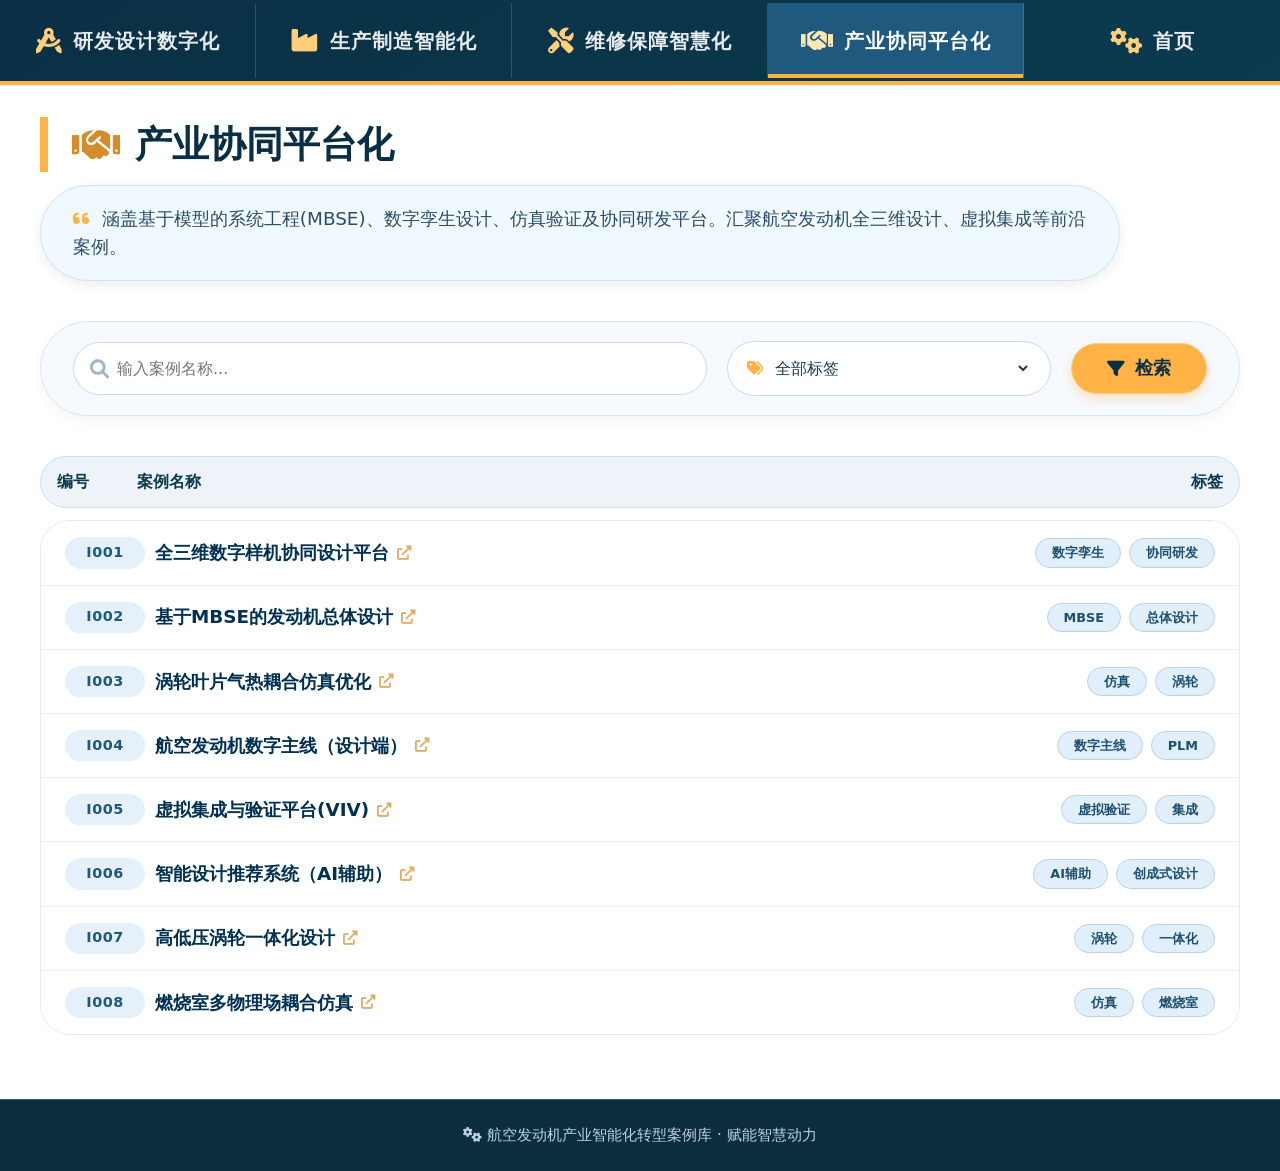
==== cy.html @ da97cac4 "Add files via upload" ====
<!DOCTYPE html>
<html lang="zh-CN">
<head>
    <meta charset="UTF-8">
    <meta name="viewport" content="width=device-width, initial-scale=1.0, user-scalable=yes">
    <title>研发设计数字化 · 航发智库</title>
    <!-- Font Awesome 图标库 -->
    <link rel="stylesheet" href="https://cdnjs.cloudflare.com/ajax/libs/font-awesome/6.0.0-beta3/css/all.min.css">
    <style>
        /* ========== 全局样式 (继承首页风格) ========== */
        * {
            margin: 0;
            padding: 0;
            box-sizing: border-box;
            font-family: 'Segoe UI', Roboto, system-ui, -apple-system, sans-serif;
        }

        body {
            background-color: #f0f4f8;
            color: #1e2b3a;
            line-height: 1.5;
        }

        .wrapper {
            max-width: 1400px;
            margin: 0 auto;
            background-color: white;
            box-shadow: 0 0 30px rgba(0,0,0,0.05);
        }

        /* ----- 顶部四大板块导航栏 (完全复用首页) ----- */
        .nav-four {
            display: flex;
            flex-wrap: wrap;
            background: linear-gradient(145deg, #0a2f44, #0b3b4f);
            color: white;
            padding: 0.2rem 0;
            border-bottom: 4px solid #ffb347;
        }

        .nav-item {
            flex: 1 1 200px;
            text-align: center;
            padding: 1.4rem 0.5rem;
            font-size: 1.25rem;
            font-weight: 600;
            letter-spacing: 1px;
            text-transform: uppercase;
            color: rgba(255, 255, 255, 0.9);
            transition: all 0.2s ease;
            cursor: pointer;
            border-right: 1px solid rgba(255,255,255,0.15);
            text-decoration: none;
            display: flex;
            align-items: center;
            justify-content: center;
            gap: 10px;
        }

        .nav-item:last-child { border-right: none; }
        .nav-item i {
            font-size: 1.6rem;
            color: #ffcf7a;
            transition: transform 0.2s;
        }
        .nav-item:hover {
            background-color: #1f5a7e;
            color: white;
            box-shadow: inset 0 -4px 0 #ffb347;
        }
        .nav-item:hover i {
            transform: scale(1.1);
            color: #ffe6b3;
        }
        /* 当前模块高亮 (用于子页面标识) */
        .nav-item.active {
            background-color: #1f5a7e;
            box-shadow: inset 0 -4px 0 #ffb347;
            color: white;
        }
        .nav-item.active i { color: #ffe6b3; }

        @media (max-width: 700px) {
            .nav-item {
                font-size: 1rem;
                padding: 1rem 0.2rem;
                flex-basis: 50%;
            }
            .nav-item i { font-size: 1.3rem; }
        }

        /* ----- 子页面内容区域 (取代首页轮播和双栏) ----- */
        .subpage-container {
            padding: 2rem 2.5rem;
            background-color: #ffffff;
            min-height: 500px;
        }

        /* 模块标题 + 简介 */
        .module-header {
            margin-bottom: 2.5rem;
        }
        .module-title {
            font-size: 2.3rem;
            font-weight: 700;
            color: #0a2f44;
            display: flex;
            align-items: center;
            gap: 15px;
            border-left: 8px solid #ffb347;
            padding-left: 1.5rem;
            margin-bottom: 0.8rem;
        }
        .module-title i {
            color: #d48d2b;
            font-size: 2.4rem;
        }
        .module-intro {
            font-size: 1.15rem;
            color: #2b4d66;
            background: #f0f9ff;
            padding: 1.2rem 2rem;
            border-radius: 50px;
            box-shadow: 0 4px 12px rgba(0,40,60,0.08);
            border: 1px solid #d4e2f0;
            max-width: 90%;
        }

        /* 检索栏 */
        .search-bar {
            display: flex;
            flex-wrap: wrap;
            align-items: center;
            gap: 1.2rem;
            background: #f6faff;
            padding: 1.2rem 2rem;
            border-radius: 60px;
            margin: 2rem 0 2.5rem 0;
            border: 1px solid #d9e6f2;
            box-shadow: 0 6px 14px rgba(0,30,50,0.04);
        }
        .search-input-group {
            flex: 3 1 260px;
            display: flex;
            align-items: center;
            background: white;
            border-radius: 40px;
            border: 1px solid #cbdae6;
            padding: 0.4rem 1rem;
        }
        .search-input-group i {
            color: #a0b8cc;
            font-size: 1.2rem;
            margin-right: 8px;
        }
        .search-input-group input {
            width: 100%;
            border: none;
            padding: 0.6rem 0;
            font-size: 1rem;
            outline: none;
            background: transparent;
        }
        .tag-select-group {
            flex: 1 1 200px;
            display: flex;
            align-items: center;
            gap: 8px;
            background: white;
            border-radius: 40px;
            border: 1px solid #cbdae6;
            padding: 0.4rem 1.2rem;
        }
        .tag-select-group i {
            color: #ffb347;
        }
        .tag-select-group select {
            width: 100%;
            border: none;
            padding: 0.6rem 0;
            font-size: 1rem;
            background: transparent;
            outline: none;
            cursor: pointer;
            color: #1e3b4f;
            font-weight: 500;
        }
        .search-btn {
            background: #ffb347;
            border: none;
            border-radius: 50px;
            padding: 0.8rem 2.2rem;
            font-size: 1.1rem;
            font-weight: 600;
            color: #0a2f44;
            display: inline-flex;
            align-items: center;
            gap: 10px;
            cursor: pointer;
            transition: all 0.2s;
            box-shadow: 0 5px 12px rgba(255,170,70,0.3);
            border: 1px solid #ffcf80;
        }
        .search-btn:hover {
            background: #ffa01e;
            transform: scale(1.02);
            color: #000;
        }

        /* 案例列表 (仿文件列表风格) */
        .case-list-header {
            display: flex;
            padding: 0.8rem 1rem;
            background: #eef3f9;
            border-radius: 30px;
            margin: 1.5rem 0 0.8rem 0;
            font-weight: 600;
            color: #0b3b4f;
            border: 1px solid #cfe0ed;
        }
        .case-list {
            list-style: none;
            border: 1px solid #e0ecf5;
            border-radius: 30px;
            overflow: hidden;
            margin-bottom: 2rem;
        }
        .case-item {
            display: flex;
            flex-wrap: wrap;
            align-items: center;
            padding: 1rem 1.5rem;
            background: #ffffff;
            border-bottom: 1px solid #e6f0f8;
            transition: background 0.1s;
            gap: 10px;
        }
        .case-item:last-child { border-bottom: none; }
        .case-item:hover {
            background: #f2f9ff;
        }

        .case-id {
            width: 80px;
            font-weight: 700;
            color: #1b5a7a;
            background: #e5f0fb;
            border-radius: 30px;
            padding: 0.3rem 0;
            text-align: center;
            font-size: 0.9rem;
            letter-spacing: 0.5px;
            flex-shrink: 0;
        }
        .case-link {
            flex: 2 1 250px;
            font-weight: 600;
            font-size: 1.15rem;
            color: #003153;
            text-decoration: none;
            display: flex;
            align-items: center;
            gap: 8px;
        }
        .case-link i {
            color: #d48d2b;
            font-size: 0.9rem;
            opacity: 0.7;
        }
        .case-link:hover {
            color: #b25600;
            text-decoration: underline;
        }
        .case-tags {
            flex: 1 1 200px;
            display: flex;
            flex-wrap: wrap;
            gap: 8px;
            justify-content: flex-end;
        }
        .tag-badge {
            background: #e1effa;
            color: #1e506e;
            border-radius: 30px;
            padding: 0.25rem 1rem;
            font-size: 0.8rem;
            font-weight: 600;
            border: 1px solid #b9d2e9;
            white-space: nowrap;
        }

        /* 分页控件 */
        .pagination {
            display: flex;
            flex-wrap: wrap;
            justify-content: center;
            align-items: center;
            gap: 10px;
            margin-top: 2rem;
        }
        .page-btn {
            background: white;
            border: 1px solid #c0d4e5;
            color: #1d4f73;
            width: 42px;
            height: 42px;
            border-radius: 50%;
            display: flex;
            align-items: center;
            justify-content: center;
            font-weight: 600;
            cursor: pointer;
            transition: all 0.2s;
        }
        .page-btn:hover:not(.disabled) {
            background: #ffb347;
            border-color: #ffb347;
            color: #0a2f44;
        }
        .page-btn.active-page {
            background: #0b3b4f;
            border-color: #0b3b4f;
            color: white;
        }
        .page-btn.disabled {
            opacity: 0.4;
            cursor: not-allowed;
            pointer-events: none;
        }
        .page-arrow {
            width: 42px;
            height: 42px;
            border-radius: 50%;
            background: white;
            border: 1px solid #c0d4e5;
            display: flex;
            align-items: center;
            justify-content: center;
            cursor: pointer;
            transition: all 0.2s;
        }
        .page-arrow:hover:not(.disabled) {
            background: #ffb347;
        }
        .page-info {
            margin: 0 15px;
            color: #2b5b7c;
            font-weight: 500;
        }

        .footer-note {
            background-color: #0b2d3e;
            color: #bcd1df;
            text-align: center;
            padding: 1.5rem;
            font-size: 0.95rem;
            border-top: 1px solid #375f73;
        }
        a { text-decoration: none; }
    </style>
</head>
<body>
<div class="wrapper">
    <!-- 四大导航 (当前模块高亮) -->
    <div class="nav-four">
        <a href="yf.html" class="nav-item"><i class="fas fa-drafting-compass"></i> 研发设计数字化</a>
        <a href="zz.html" class="nav-item"><i class="fas fa-industry"></i> 生产制造智能化</a>
        <a href="wx.html" class="nav-item"><i class="fas fa-tools"></i> 维修保障智慧化</a>
        <a href="cy.html" class="nav-item active"><i class="fas fa-handshake"></i> 产业协同平台化</a>
        <a href="index.html" class="nav-item"><i class="fas fa-cogs"></i> 首页</a>
    </div>

    <!-- 子页面内容区域 (研发设计数字化) -->
    <div class="subpage-container">
        <!-- 模块标题 + 简介 -->
        <div class="module-header">
            <div class="module-title">
                <i class="fas fa-handshake"></i> 产业协同平台化
            </div>
            <div class="module-intro">
                <i class="fas fa-quote-left" style="margin-right: 6px; color:#ffb347;"></i> 
                涵盖基于模型的系统工程(MBSE)、数字孪生设计、仿真验证及协同研发平台。汇聚航空发动机全三维设计、虚拟集成等前沿案例。
            </div>
        </div>

        <!-- 检索栏 -->
        <div class="search-bar">
            <div class="search-input-group">
                <i class="fas fa-search"></i>
                <input type="text" id="searchInput" placeholder="输入案例名称...">
            </div>
            <div class="tag-select-group">
                <i class="fas fa-tags"></i>
                <select id="tagSelect">
                    <option value="all">全部标签</option>
                    <!-- 由JS动态生成其余选项 -->
                </select>
            </div>
            <button class="search-btn" id="searchBtn"><i class="fas fa-filter"></i> 检索</button>
        </div>

        <!-- 案例列表头部 (装饰) -->
        <div class="case-list-header">
            <span style="width:80px;">编号</span>
            <span style="flex:2 1 250px;">案例名称</span>
            <span style="flex:1 1 200px; text-align:right;">标签</span>
        </div>

        <!-- 案例列表容器 -->
        <div id="caseListContainer" class="case-list">
            <!-- 由JS动态渲染 -->
        </div>

        <!-- 分页控件 -->
        <div class="pagination" id="paginationControls">
            <!-- 动态生成 -->
        </div>
    </div>

    <!-- 页脚 -->
    <div class="footer-note">
        <i class="fas fa-cogs"></i> 航空发动机产业智能化转型案例库 · 赋能智慧动力
    </div>
</div>

<script>
    (function() {
        // ---------- 研发设计数字化 模拟数据集 ----------
        const allCases = [
            { id: 'I001', name: '全三维数字样机协同设计平台', tags: ['数字孪生', '协同研发'], url: '#' },
            { id: 'I002', name: '基于MBSE的发动机总体设计', tags: ['MBSE', '总体设计'], url: '#' },
            { id: 'I003', name: '涡轮叶片气热耦合仿真优化', tags: ['仿真', '涡轮'], url: '#' },
            { id: 'I004', name: '航空发动机数字主线（设计端）', tags: ['数字主线', 'PLM'], url: '#' },
            { id: 'I005', name: '虚拟集成与验证平台(VIV)', tags: ['虚拟验证', '集成'], url: '#' },
            { id: 'I006', name: '智能设计推荐系统（AI辅助）', tags: ['AI辅助', '创成式设计'], url: '#' },
            { id: 'I007', name: '高低压涡轮一体化设计', tags: ['涡轮', '一体化'], url: '#' },
            { id: 'I008', name: '燃烧室多物理场耦合仿真', tags: ['仿真', '燃烧室'], url: '#' }
        ];

        // 当前过滤+分页状态
        let currentFiltered = [...allCases];
        let currentPage = 1;
        const pageSize = 10;

        // DOM 元素
        const searchInput = document.getElementById('searchInput');
        const tagSelect = document.getElementById('tagSelect');
        const searchBtn = document.getElementById('searchBtn');
        const caseListContainer = document.getElementById('caseListContainer');
        const paginationControls = document.getElementById('paginationControls');

        // 提取所有唯一标签，并填充下拉框
        function initTagOptions() {
            const tagSet = new Set();
            allCases.forEach(c => c.tags.forEach(t => tagSet.add(t)));
            const sortedTags = Array.from(tagSet).sort();
            sortedTags.forEach(tag => {
                const option = document.createElement('option');
                option.value = tag;
                option.textContent = tag;
                tagSelect.appendChild(option);
            });
        }

        // 过滤函数 (基于搜索文本和选中标签)
        function filterCases() {
            const searchTerm = searchInput.value.trim().toLowerCase();
            const selectedTag = tagSelect.value;

            currentFiltered = allCases.filter(c => {
                // 名称匹配
                const matchName = c.name.toLowerCase().includes(searchTerm);
                if (!matchName) return false;
                // 标签匹配
                if (selectedTag !== 'all' && !c.tags.includes(selectedTag)) return false;
                return true;
            });

            currentPage = 1; // 重置到第一页
            renderCaseList();
            renderPagination();
        }

        // 渲染当前页案例
        function renderCaseList() {
            const start = (currentPage - 1) * pageSize;
            const end = start + pageSize;
            const pageCases = currentFiltered.slice(start, end);

            if (pageCases.length === 0) {
                caseListContainer.innerHTML = `<div style="text-align:center; padding:3rem; color:#6f8da0;">暂无匹配案例</div>`;
                return;
            }

            let html = '';
            pageCases.forEach(c => {
                const tagsHtml = c.tags.map(t => `<span class="tag-badge">${t}</span>`).join('');
                html += `
                    <li class="case-item">
                        <span class="case-id">${c.id}</span>
                        <a href="${c.url}" class="case-link" target="_blank">${c.name} <i class="fas fa-external-link-alt"></i></a>
                        <span class="case-tags">${tagsHtml}</span>
                    </li>
                `;
            });
            caseListContainer.innerHTML = html;

            // 给所有案例链接添加演示弹窗 (阻止实际跳转)
            document.querySelectorAll('.case-link').forEach(link => {
                link.addEventListener('click', (e) => {
                    e.preventDefault();
                    alert(`演示：跳转到案例详情页 [${link.innerText.trim()}]\n(实际部署时替换为真实链接)`);
                });
            });
        }

        // 渲染分页控件
        function renderPagination() {
            const totalPages = Math.ceil(currentFiltered.length / pageSize);
            if (totalPages <= 1) {
                paginationControls.innerHTML = ''; // 只有一页或0页不显示分页
                return;
            }

            let html = '';
            // 上一页
            html += `<span class="page-arrow ${currentPage === 1 ? 'disabled' : ''}" id="prevPage"><i class="fas fa-chevron-left"></i></span>`;

            // 页码 (最多显示5个，简化直接显示所有)
            for (let i = 1; i <= totalPages; i++) {
                html += `<span class="page-btn ${i === currentPage ? 'active-page' : ''}" data-page="${i}">${i}</span>`;
            }

            // 下一页
            html += `<span class="page-arrow ${currentPage === totalPages ? 'disabled' : ''}" id="nextPage"><i class="fas fa-chevron-right"></i></span>`;

            // 附加信息
            html += `<span class="page-info">共 ${currentFiltered.length} 条记录</span>`;

            paginationControls.innerHTML = html;

            // 绑定页码点击
            document.querySelectorAll('.page-btn').forEach(btn => {
                btn.addEventListener('click', (e) => {
                    const page = parseInt(e.currentTarget.dataset.page);
                    if (page !== currentPage) {
                        currentPage = page;
                        renderCaseList();
                        renderPagination();
                    }
                });
            });

            // 上一页/下一页
            const prevBtn = document.getElementById('prevPage');
            const nextBtn = document.getElementById('nextPage');
            if (prevBtn && currentPage > 1) {
                prevBtn.addEventListener('click', () => {
                    currentPage--;
                    renderCaseList();
                    renderPagination();
                });
            }
            if (nextBtn && currentPage < totalPages) {
                nextBtn.addEventListener('click', () => {
                    currentPage++;
                    renderCaseList();
                    renderPagination();
                });
            }
        }

        // 初始化: 标签下拉 + 渲染全部
        initTagOptions();
        filterCases(); // 首次渲染

        // 绑定检索按钮和输入框回车
        searchBtn.addEventListener('click', filterCases);
        searchInput.addEventListener('keypress', (e) => {
            if (e.key === 'Enter') filterCases();
        });
        tagSelect.addEventListener('change', filterCases);
    })();
</script>
<!-- 说明：其他三个子页面（生产制造智能化、维修保障智慧化、产业协同平台化）结构与本页完全一致，
     只需修改：1.导航栏对应的 active 项； 2. module-title 的文字和图标； 3. module-intro 的简介；
     4. allCases 数据数组（案例编号/名称/标签/链接）。可将此文件另存为 rd.html，
     并参照以下核心变化创建 mf.html, maint.html, sync.html -->
</body>
</html>
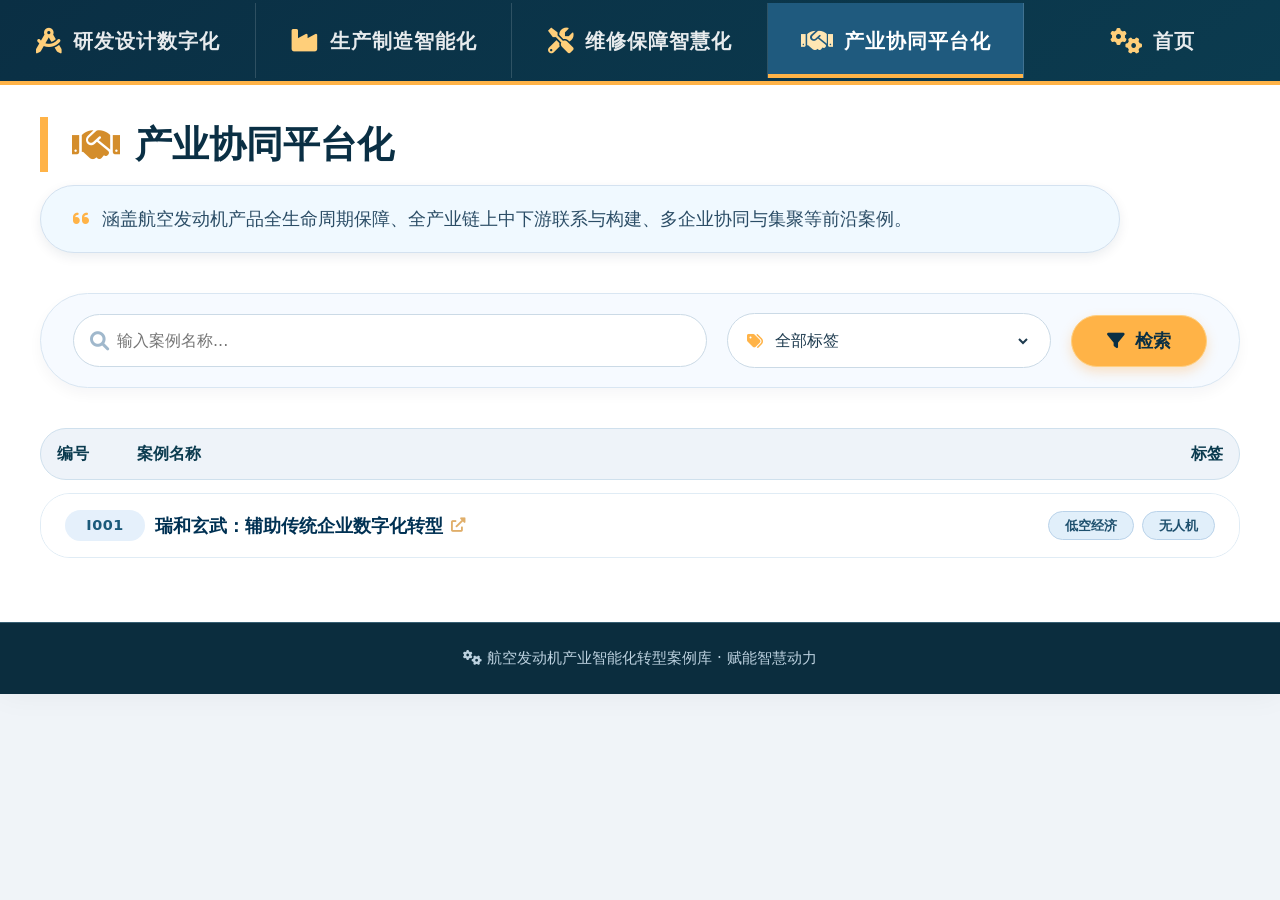
==== commit 43fccdfc: "Add files via upload" ====
--- a/cy.html
+++ b/cy.html
@@ -379,7 +379,7 @@
             </div>
             <div class="module-intro">
                 <i class="fas fa-quote-left" style="margin-right: 6px; color:#ffb347;"></i> 
-                涵盖基于模型的系统工程(MBSE)、数字孪生设计、仿真验证及协同研发平台。汇聚航空发动机全三维设计、虚拟集成等前沿案例。
+                涵盖航空发动机产品全生命周期保障、全产业链上中下游联系与构建、多企业协同与集聚等前沿案例。
             </div>
         </div>
 
@@ -427,14 +427,7 @@
     (function() {
         // ---------- 研发设计数字化 模拟数据集 ----------
         const allCases = [
-            { id: 'I001', name: '全三维数字样机协同设计平台', tags: ['数字孪生', '协同研发'], url: '#' },
-            { id: 'I002', name: '基于MBSE的发动机总体设计', tags: ['MBSE', '总体设计'], url: '#' },
-            { id: 'I003', name: '涡轮叶片气热耦合仿真优化', tags: ['仿真', '涡轮'], url: '#' },
-            { id: 'I004', name: '航空发动机数字主线（设计端）', tags: ['数字主线', 'PLM'], url: '#' },
-            { id: 'I005', name: '虚拟集成与验证平台(VIV)', tags: ['虚拟验证', '集成'], url: '#' },
-            { id: 'I006', name: '智能设计推荐系统（AI辅助）', tags: ['AI辅助', '创成式设计'], url: '#' },
-            { id: 'I007', name: '高低压涡轮一体化设计', tags: ['涡轮', '一体化'], url: '#' },
-            { id: 'I008', name: '燃烧室多物理场耦合仿真', tags: ['仿真', '燃烧室'], url: '#' }
+            { id: 'I001', name: '瑞和玄武：辅助传统企业数字化转型', tags: ['低空经济', '无人机'], url: 'I001.html' }
         ];
 
         // 当前过滤+分页状态
@@ -506,12 +499,7 @@
             caseListContainer.innerHTML = html;
 
             // 给所有案例链接添加演示弹窗 (阻止实际跳转)
-            document.querySelectorAll('.case-link').forEach(link => {
-                link.addEventListener('click', (e) => {
-                    e.preventDefault();
-                    alert(`演示：跳转到案例详情页 [${link.innerText.trim()}]\n(实际部署时替换为真实链接)`);
-                });
-            });
+            
         }
 
         // 渲染分页控件
